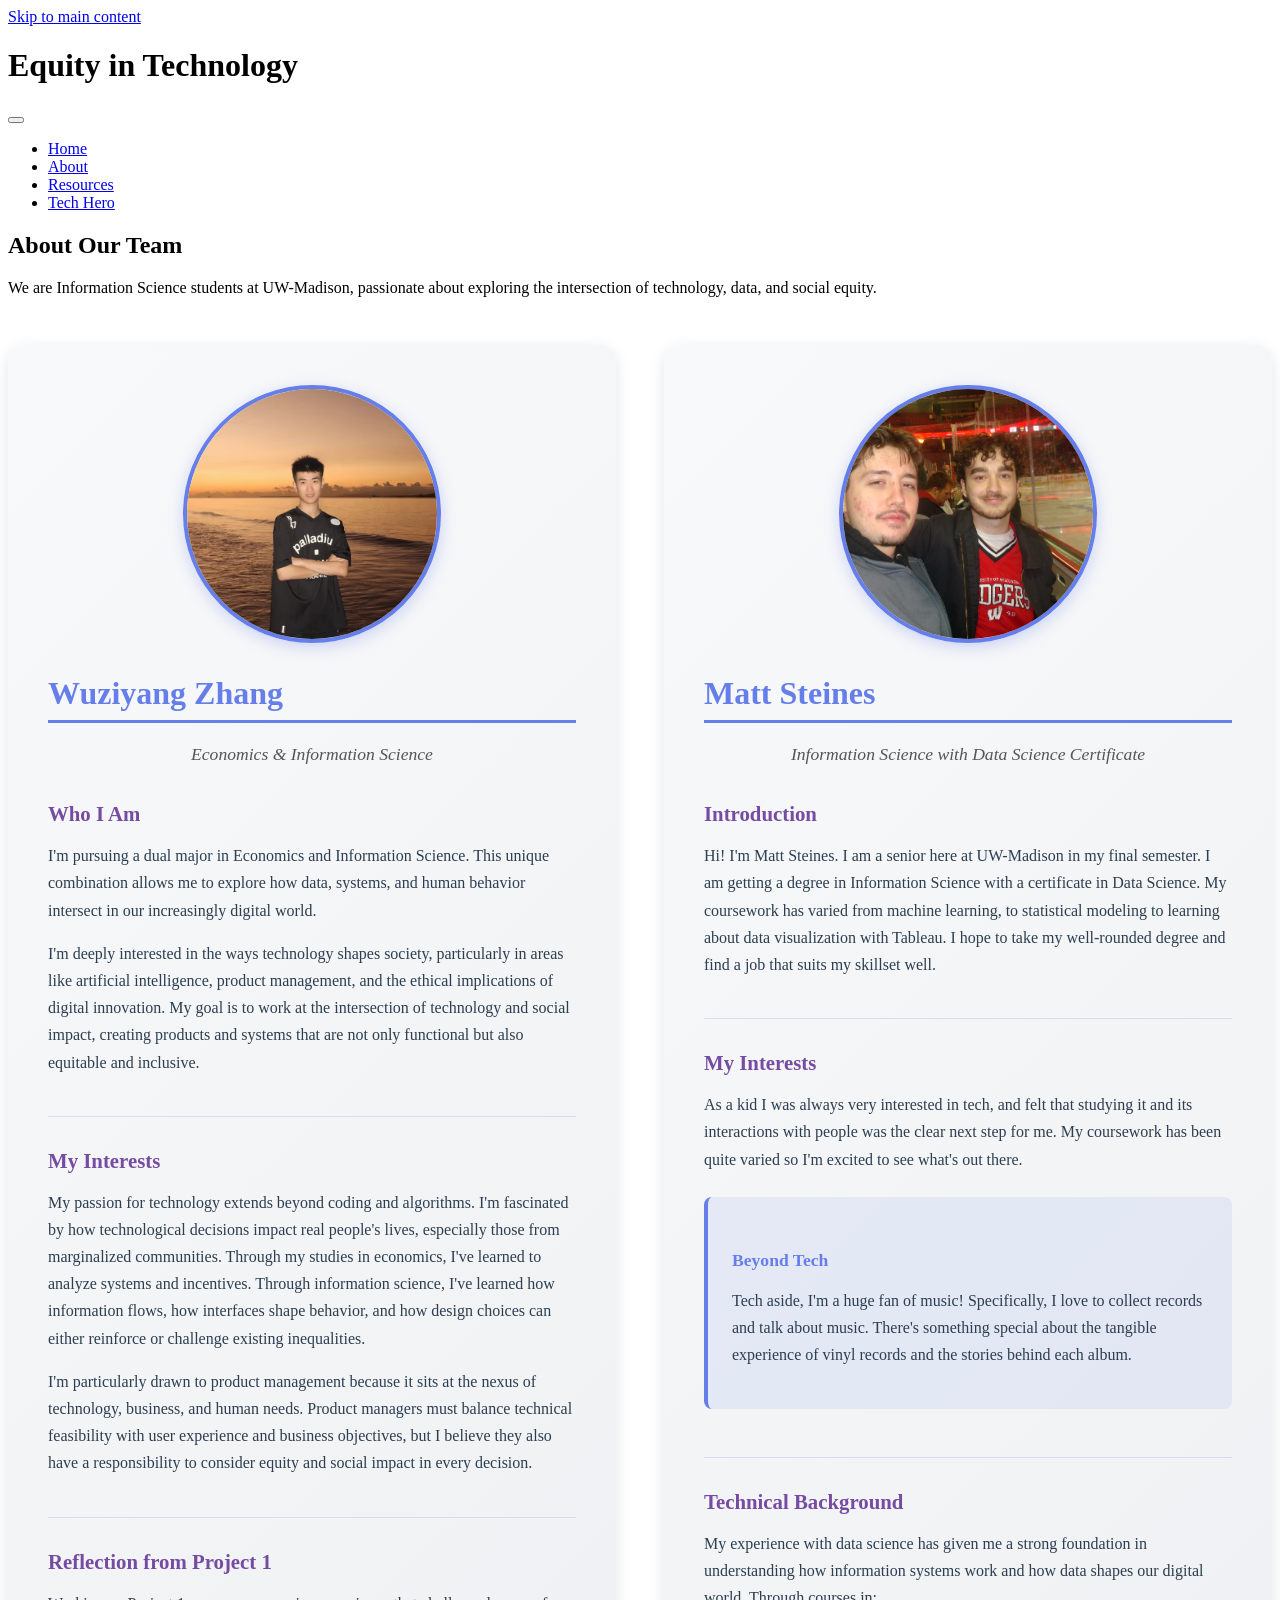
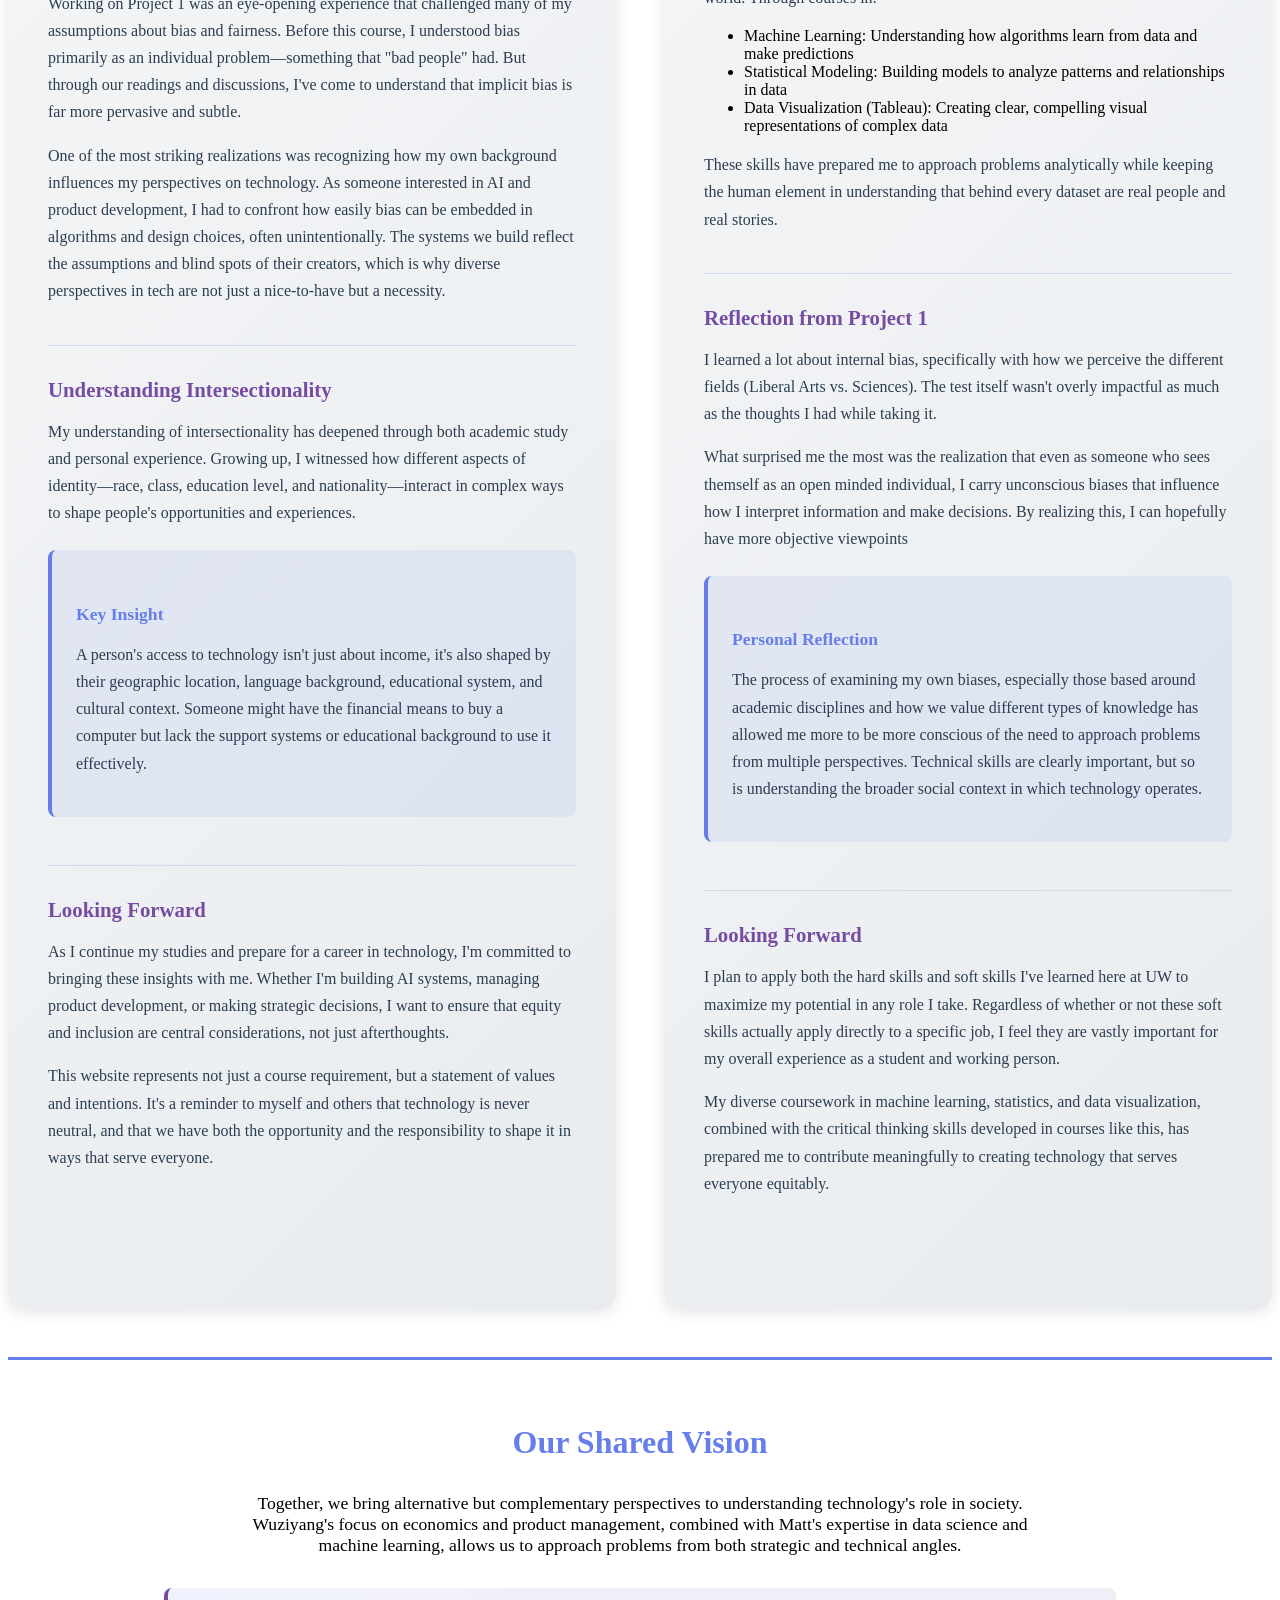
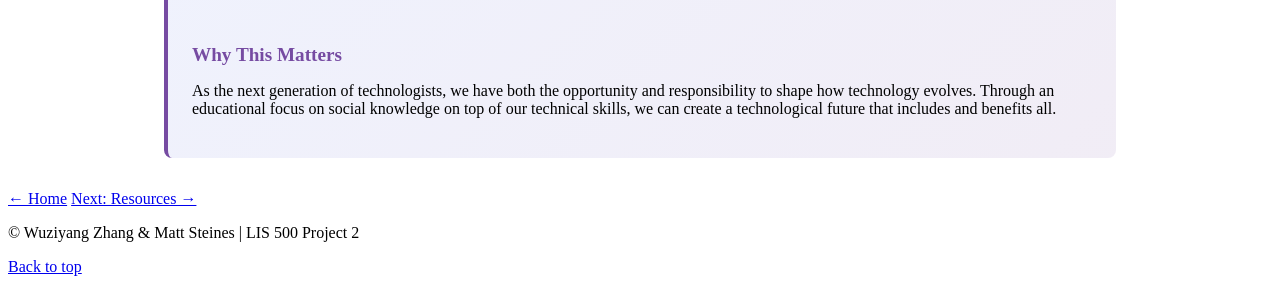
==== about.html @ fec425c9 "Add files via upload" ====
<!DOCTYPE html>
<html lang="en">
<head>
    <meta charset="UTF-8">
    <meta name="viewport" content="width=device-width, initial-scale=1.0">
    <meta name="description" content="About our team - Information Science students exploring technology and equity">
    <title>About | LIS 500 Project</title>
    <link rel="stylesheet" href="css/stylepage.css">
    <!-- Google Fonts for enhanced typography -->
    <link rel="preconnect" href="https://fonts.googleapis.com">
    <link rel="preconnect" href="https://fonts.gstatic.com" crossorigin>
    <link href="https://fonts.googleapis.com/css2?family=Poppins:wght@300;400;600;700&family=Inter:wght@300;400;500;600&display=swap" rel="stylesheet">
    
    <style>
        /* Two-column layout for team members */
        .team-container {
            display: grid;
            grid-template-columns: 1fr 1fr;
            gap: 3rem;
            margin: 3rem 0;
        }
        
        .team-member {
            background: linear-gradient(135deg, #f8f9fa 0%, #e9ecef 100%);
            padding: 2.5rem;
            border-radius: 15px;
            box-shadow: 0 4px 15px rgba(0, 0, 0, 0.1);
            transition: transform 0.3s ease, box-shadow 0.3s ease;
        }
        
        .team-member:hover {
            transform: translateY(-5px);
            box-shadow: 0 8px 25px rgba(0, 0, 0, 0.15);
        }
        
        .team-member h3 {
            color: #667eea;
            font-size: 2rem;
            margin-bottom: 0.5rem;
            border-bottom: 3px solid #667eea;
            padding-bottom: 0.5rem;
        }
        
        .team-member h4 {
            color: #764ba2;
            font-size: 1.3rem;
            margin-top: 2rem;
            margin-bottom: 1rem;
        }
        
        .team-member .profile-image {
            width: 100%;
            max-width: 250px;
            height: 250px;
            border-radius: 50%;
            object-fit: cover;
            margin: 0 auto 1.5rem;
            display: block;
            box-shadow: 0 4px 15px rgba(102, 126, 234, 0.3);
            border: 4px solid #667eea;
        }
        
        .team-member .major {
            font-size: 1.1rem;
            color: #555;
            font-style: italic;
            margin-bottom: 1.5rem;
            text-align: center;
        }
        
        .team-member p {
            color: #2c3e50;
            line-height: 1.7;
            margin-bottom: 1rem;
        }
        
        .team-member-section {
            margin-bottom: 2rem;
            padding-bottom: 1.5rem;
            border-bottom: 1px solid rgba(102, 126, 234, 0.2);
        }
        
        .team-member-section:last-child {
            border-bottom: none;
        }
        
        /* Mobile responsive */
        @media (max-width: 968px) {
            .team-container {
                grid-template-columns: 1fr;
                gap: 2rem;
            }
        }
        
        /* Highlight box for special content */
        .highlight-box {
            background: rgba(102, 126, 234, 0.1);
            border-left: 4px solid #667eea;
            padding: 1.5rem;
            margin: 1.5rem 0;
            border-radius: 8px;
        }
        
        .highlight-box h5 {
            color: #667eea;
            margin-bottom: 0.5rem;
            font-size: 1.1rem;
        }
    </style>
</head>
<body>
    <a href="#main-content" class="skip-link">Skip to main content</a>
    
    <!-- Main header  -->
    <header role="banner">
        <div class="container">
            <div class="header-content">
                <h1 class="site-title">Equity in Technology</h1>
                <!-- Mobile menu toggle button -->
                <button class="mobile-menu-toggle" aria-label="Toggle navigation menu" aria-expanded="false" aria-controls="primary-nav">
                    <span class="hamburger-line"></span>
                    <span class="hamburger-line"></span>
                    <span class="hamburger-line"></span>
                </button>
            </div>
            <nav role="navigation" aria-label="Main navigation">
                <ul class="nav-menu" id="primary-nav">
                    <li><a href="index.html">Home</a></li>
                    <li><a href="about.html" class="active" aria-current="page">About</a></li>
                    <li><a href="resources.html">Resources</a></li>
                    <li><a href="techhero.html">Tech Hero</a></li>
                </ul>
            </nav>
        </div>
    </header>

    <!-- Team Member Info -->
    <main id="main-content" role="main">
        <!-- Animated scroll progress indicator -->
        <div class="progress-bar" role="progressbar" aria-label="Page scroll progress" aria-valuenow="0" aria-valuemin="0" aria-valuemax="100"></div>
        
        <div class="container">
            <article class="content-wrapper">
                <h2 class="page-title">About Our Team</h2>
                <p class="page-intro">
                    We are Information Science students at UW-Madison, passionate about exploring 
                    the intersection of technology, data, and social equity.
                </p>

                <!-- Two-Member Setup -->
                <div class="team-container">
                    
                    <!-- LEFT COLUMN: Wuziyang Zhang -->
                    <div class="team-member" id="wuziyang">
                        <img src="WechatIMG444.jpeg" 
                             alt="Wuziyang Zhang profile photo" 
                             class="profile-image"
                             loading="lazy">
                        
                        <h3>Wuziyang Zhang</h3>
                        <p class="major">Economics & Information Science</p>
                        
                        <div class="team-member-section">
                            <h4>Who I Am</h4>
                            <p>
                                I'm pursuing a dual major in Economics and Information Science. 
                                This unique combination allows me to explore how data, systems, and human behavior 
                                intersect in our increasingly digital world.
                            </p>
                            <p>
                                I'm deeply interested in the ways technology shapes society, particularly in areas 
                                like artificial intelligence, product management, and the ethical implications of 
                                digital innovation. My goal is to work at the intersection of technology and social 
                                impact, creating products and systems that are not only functional but also equitable 
                                and inclusive.
                            </p>
                        </div>

                        <div class="team-member-section">
                            <h4>My Interests</h4>
                            <p>
                                My passion for technology extends beyond coding and algorithms. I'm fascinated by how 
                                technological decisions impact real people's lives, especially those from marginalized 
                                communities. Through my studies in economics, I've learned to analyze systems and 
                                incentives. Through information science, I've learned how information flows, how 
                                interfaces shape behavior, and how design choices can either reinforce or challenge 
                                existing inequalities.
                            </p>
                            <p>
                                I'm particularly drawn to product management because it sits at the 
                                nexus of technology, business, and human needs. Product managers must balance technical 
                                feasibility with user experience and business objectives, but I believe they also have a 
                                responsibility to consider equity and social impact in every decision.
                            </p>
                        </div>

                        <div class="team-member-section">
                            <h4>Reflection from Project 1</h4>
                            <p>
                                Working on Project 1 was an eye-opening experience that challenged many of my assumptions 
                                about bias and fairness. Before this course, I understood bias primarily as an individual 
                                problem—something that "bad people" had. But through our readings and discussions, I've 
                                come to understand that implicit bias is far more pervasive and subtle.
                            </p>
                            <p>
                                One of the most striking realizations was recognizing how my own background influences my 
                                perspectives on technology. As someone interested in AI and product development, I had to 
                                confront how easily bias can be embedded in algorithms and design choices, often 
                                unintentionally. The systems we build reflect the assumptions and blind spots of their 
                                creators, which is why diverse perspectives in tech are not just a nice-to-have but a 
                                necessity.
                            </p>
                        </div>

                        <div class="team-member-section">
                            <h4>Understanding Intersectionality</h4>
                            <p>
                                My understanding of intersectionality has deepened through both academic study and 
                                personal experience. Growing up, I witnessed how different aspects of identity—race, 
                                class, education level, and nationality—interact in complex ways to shape people's 
                                opportunities and experiences.
                            </p>
                            <div class="highlight-box">
                                <h5>Key Insight</h5>
                                <p>
                                    A person's access to technology isn't just about income, it's also shaped by their 
                                    geographic location, language background, educational system, and cultural context. 
                                    Someone might have the financial means to buy a computer but lack the support systems 
                                    or educational background to use it effectively.
                                </p>
                            </div>
                        </div>

                        <div class="team-member-section">
                            <h4>Looking Forward</h4>
                            <p>
                                As I continue my studies and prepare for a career in technology, I'm committed to 
                                bringing these insights with me. Whether I'm building AI systems, managing product 
                                development, or making strategic decisions, I want to ensure that equity and inclusion 
                                are central considerations, not just afterthoughts.
                            </p>
                            <p>
                                This website represents not just a course requirement, but a statement of values and 
                                intentions. It's a reminder to myself and others that technology is never neutral, and 
                                that we have both the opportunity and the responsibility to shape it in ways that serve 
                                everyone.
                            </p>
                        </div>
                    </div>

                    <!-- RIGHT COLUMN: Matt Steines -->
                    <div class="team-member" id="matt">
                        <img src="WechatIMG443.jpeg" 
                             alt="Matt Steines profile photo" 
                             class="profile-image"
                             loading="lazy">
                        
                        <h3>Matt Steines</h3>
                        <p class="major">Information Science with Data Science Certificate</p>
                        
                        <div class="team-member-section">
                            <h4>Introduction</h4>
                            <p>
                                Hi! I'm Matt Steines. I am a senior here at UW-Madison in my final semester. I am 
                                getting a degree in Information Science with a certificate in Data Science. 
                                My coursework has varied from machine learning, to statistical modeling to learning about 
                                data visualization with Tableau. I hope to take my well-rounded degree and find a job that 
                                suits my skillset well.
                            </p>
                        </div>

                        <div class="team-member-section">
                            <h4>My Interests</h4>
                            <p>
                                As a kid I was always very interested in tech, and felt that studying it and its 
                                interactions with people was the clear next step for me. My coursework has been quite 
                                varied so I'm excited to see what's out there.
                            </p>
                            <div class="highlight-box">
                                <h5>Beyond Tech</h5>
                                <p>
                                    Tech aside, I'm a huge fan of music! Specifically, I love to collect records and talk 
                                    about music. There's something special about the tangible experience of vinyl records 
                                    and the stories behind each album.
                                </p>
                            </div>
                        </div>

                        <div class="team-member-section">
                            <h4>Technical Background</h4>
                            <p>
                                My experience with data science has given me a strong foundation in understanding how 
                                information systems work and how data shapes our digital world. Through courses in:
                            </p>
                            <ul>
                                <li>Machine Learning: Understanding how algorithms learn from data and make predictions</li>
                                <li>Statistical Modeling: Building models to analyze patterns and relationships in data</li>
                                <li>Data Visualization (Tableau): Creating clear, compelling visual representations of complex data</li>
                            </ul>
                            <p>
                                These skills have prepared me to approach problems analytically while keeping the human 
                                element in understanding that behind every dataset are real people and real stories.
                            </p>
                        </div>

                        <div class="team-member-section">
                            <h4>Reflection from Project 1</h4>
                            <p>
                                I learned a lot about internal bias, specifically with how we perceive the different 
                                fields (Liberal Arts vs. Sciences). The test itself wasn't overly impactful as much as 
                                the thoughts I had while taking it.
                            </p>
                            <p>
                                What surprised me the most was the realization that even as someone who sees themself as an open minded individual, 
				I carry unconscious biases that influence how I interpret 
                                information and make decisions. By realizing this, I can hopefully have more objective viewpoints
                            </p>
                            <div class="highlight-box">
                                <h5>Personal Reflection</h5>
                                <p>
                                    The process of examining my own biases, especially those based around academic disciplines and 
                                    how we value different types of knowledge has allowed me more to be more conscious of the need to 
                                    approach problems from multiple perspectives. Technical skills are clearly important, but so 
                                    is understanding the broader social context in which technology operates.
                                </p>
                            </div>
                        </div>

                        <div class="team-member-section">
                            <h4>Looking Forward</h4>
                            <p>
                                I plan to apply both the hard skills and soft skills I've learned here at UW to maximize 
                                my potential in any role I take. Regardless of whether or not these soft skills actually 
                                apply directly to a specific job, I feel they are vastly important for my overall 
                                experience as a student and working person.
                            </p>

                            <p>
                                My diverse coursework in machine learning, statistics, and data visualization, combined 
                                with the critical thinking skills developed in courses like this, has prepared me to 
                                contribute meaningfully to creating technology that serves everyone equitably.
                            </p>
                        </div>
                    </div>
                </div>

                <!-- shared team vision section -->
                <section class="about-section" style="margin-top: 3rem; padding-top: 2rem; border-top: 3px solid #667eea;">
                    <h3 style="text-align: center; font-size: 2rem; color: #667eea;">Our Shared Vision</h3>
                    <p style="text-align: center; font-size: 1.1rem; max-width: 800px; margin: 0 auto 2rem;">
                        Together, we bring alternative but complementary perspectives to understanding technology's role in society. 
                        Wuziyang's focus on economics and product management, combined with Matt's expertise in data 
                        science and machine learning, allows us to approach problems from both strategic and technical 
                        angles.                    </p>
                    
                    <div class="highlight-box" style="max-width: 900px; margin: 2rem auto; background: linear-gradient(135deg, rgba(102, 126, 234, 0.1), rgba(118, 75, 162, 0.1)); border-left: 4px solid #764ba2;">
                        <h5 style="color: #764ba2; font-size: 1.2rem;">Why This Matters</h5>
<!-- we found our secondary focuses(data science/economics) provided us with a relatively unique experience when speaking about this -->
                        <p> 
                            As the next generation of technologists, we have both the opportunity and responsibility to shape 
                            how technology evolves. Through an educational focus on social knowledge on top of our technical skills, we can create a technological future that includes and benefits all. 
                        </p>
                    </div>
                </section>
            </article>
        </div>
    </main>

    <!-- navigation -->
     <div class="page-navigation">
    <a href="index.html" class="btn">← Home</a>
    <a href="resources.html" class="btn">Next: Resources →</a>
    </div>


    <footer role="contentinfo">
        <div class="container">
            <p>&copy; Wuziyang Zhang & Matt Steines | LIS 500 Project 2</p>
            <p class="accessibility-statement">
                <a href="#main-content">Back to top</a>

            </p>
        </div>
    </footer>

   </body>
</html>
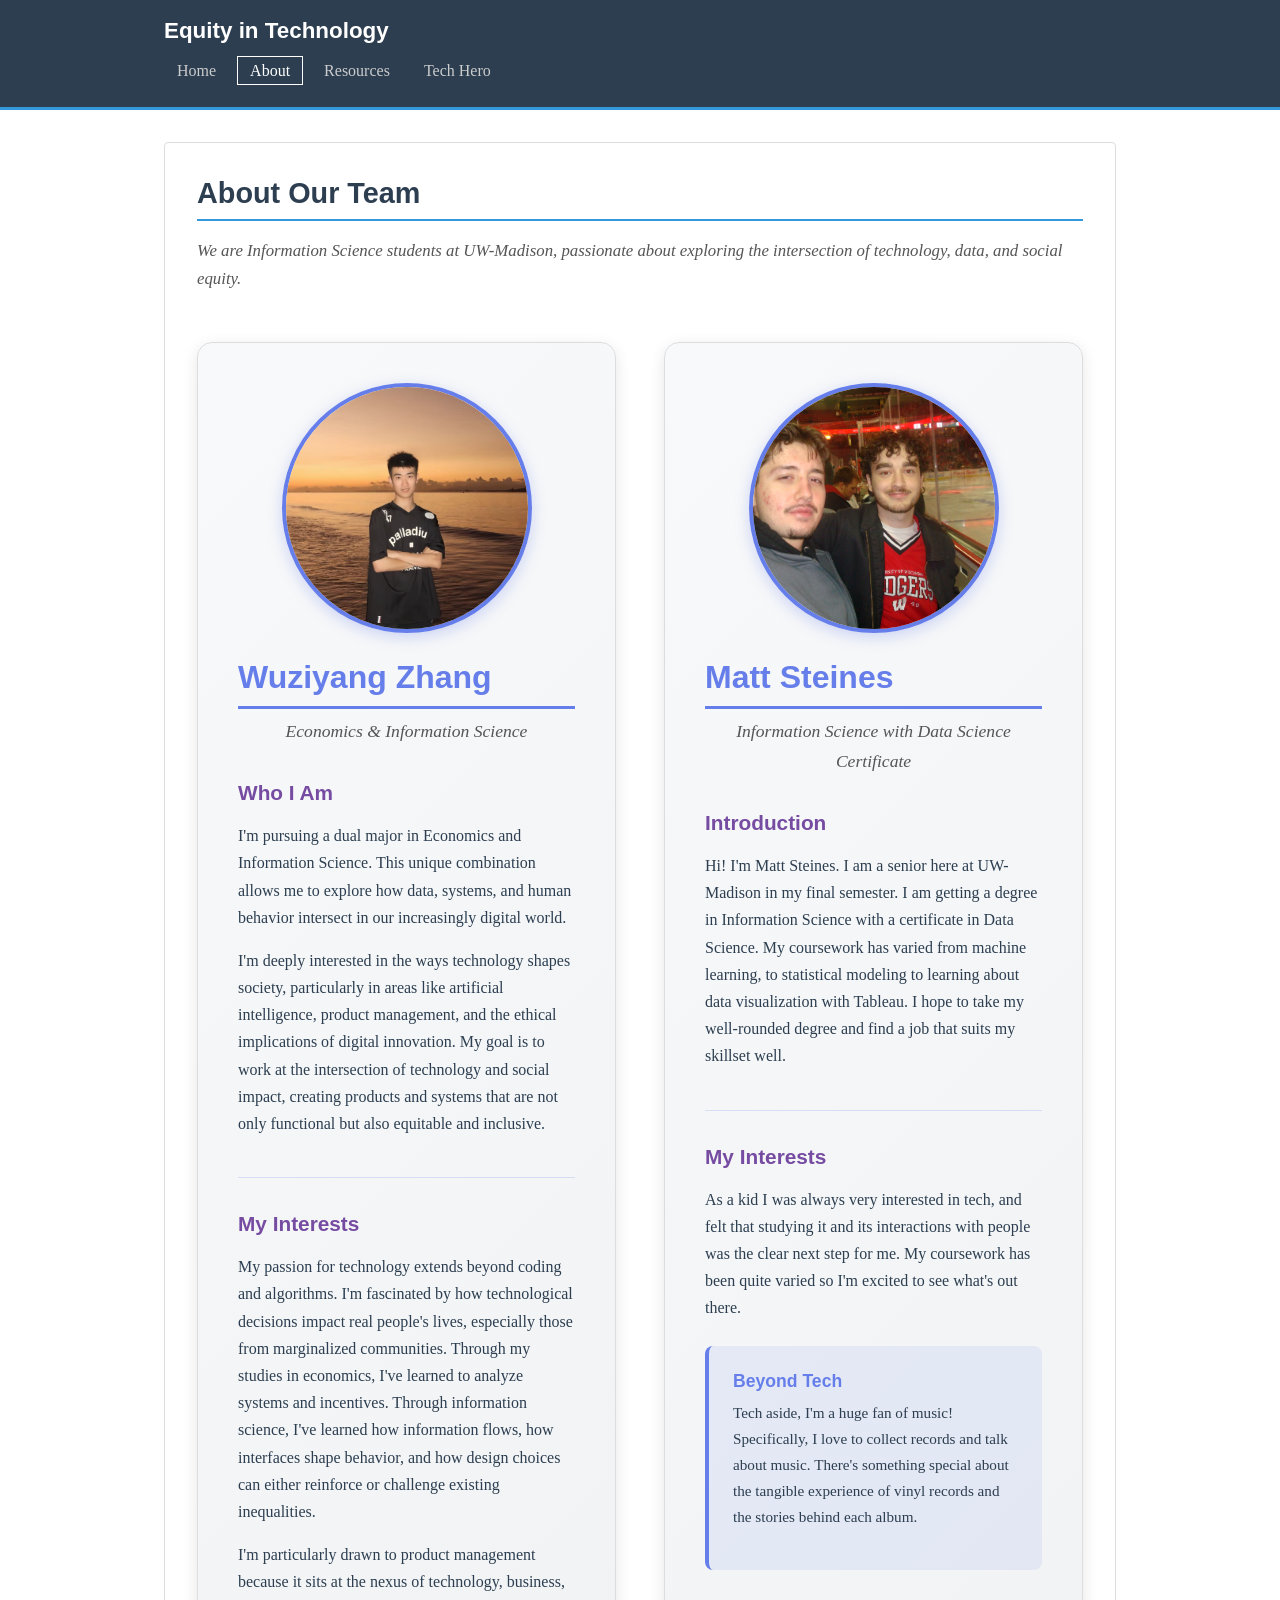
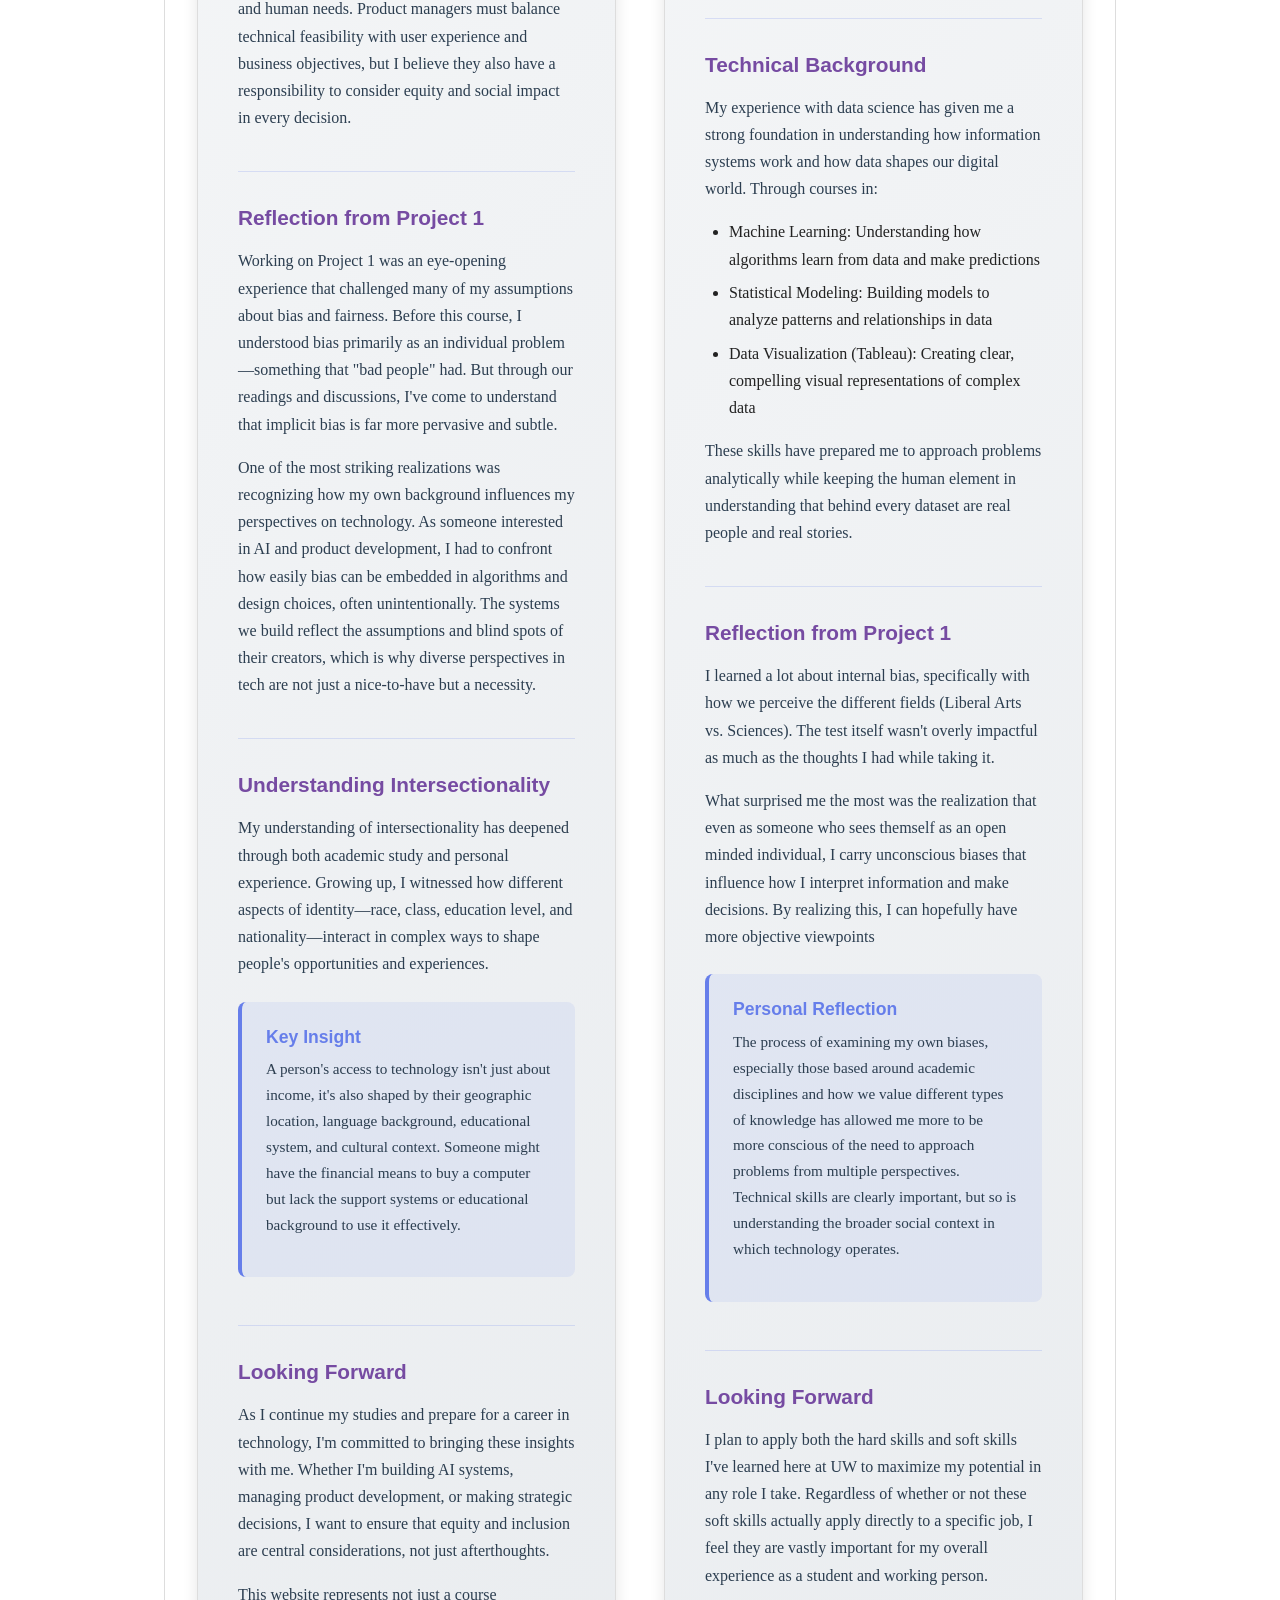
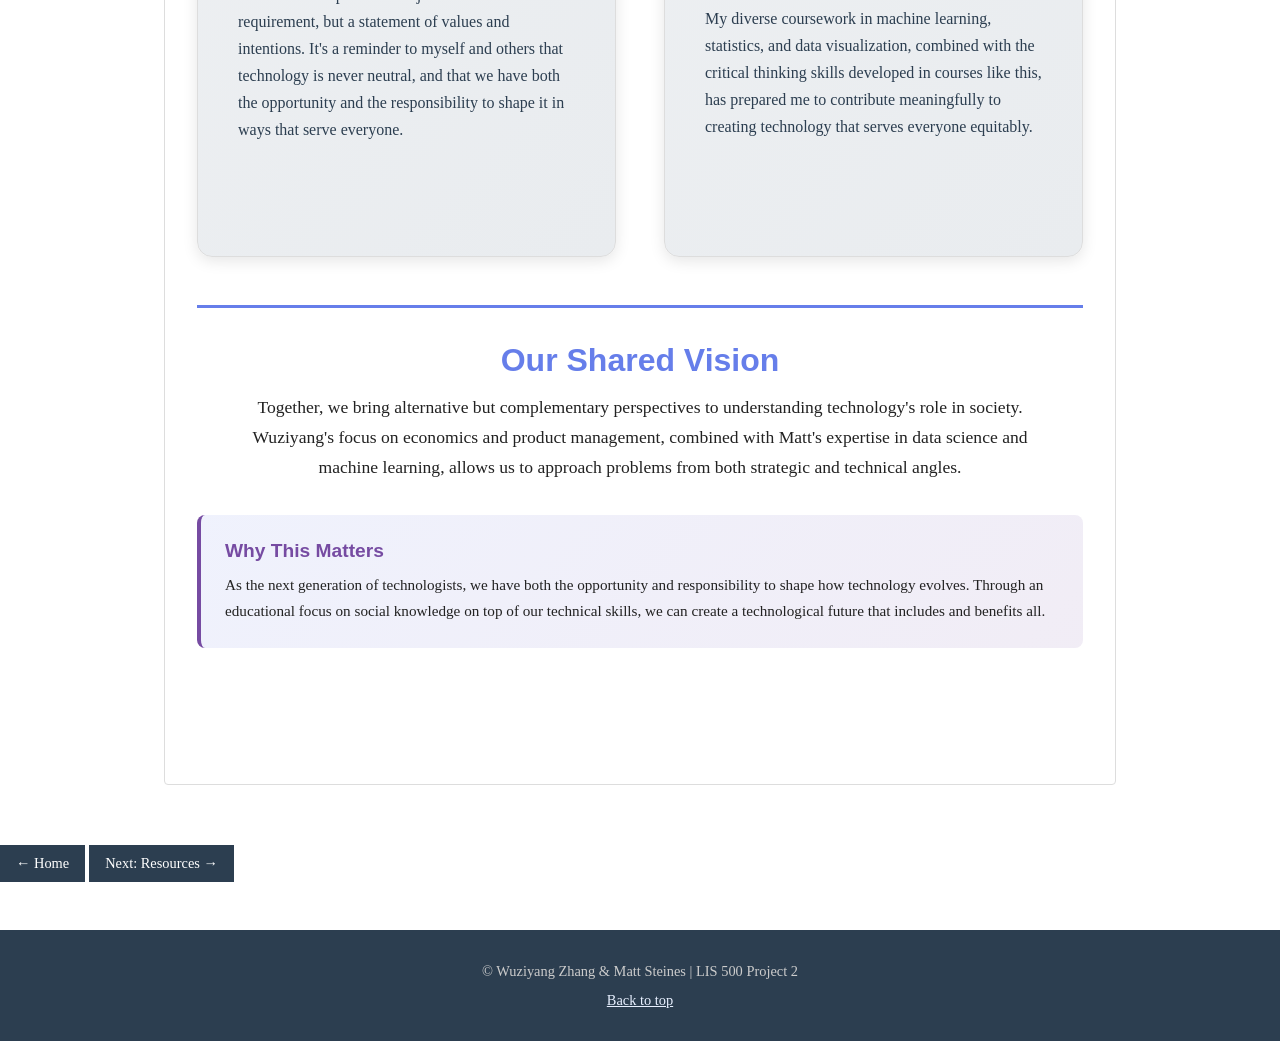
==== commit 09d0651f: "Add files via upload" ====
--- a/about.html
+++ b/about.html
@@ -5,7 +5,7 @@
     <meta name="viewport" content="width=device-width, initial-scale=1.0">
     <meta name="description" content="About our team - Information Science students exploring technology and equity">
     <title>About | LIS 500 Project</title>
-    <link rel="stylesheet" href="css/stylepage.css">
+    <link rel="stylesheet" href="stylepage.css">
     <!-- Google Fonts for enhanced typography -->
     <link rel="preconnect" href="https://fonts.googleapis.com">
     <link rel="preconnect" href="https://fonts.gstatic.com" crossorigin>
--- a/stylepage.css
+++ b/stylepage.css
@@ -0,0 +1,606 @@
+/* ================================
+   LIS 500 - CSS Sheet - Matt Steines & Wuziyang Zhang
+   ================================ */
+
+/* --- Reset & Base --- */
+* {
+    margin: 0;
+    padding: 0;
+    box-sizing: border-box;
+}
+
+body {
+    font-family: Georgia, serif;
+    font-size: 16px;
+    line-height: 1.7;
+    color: #222;
+    background-color: #fff;
+}
+
+h1, h2, h3, h4, h5, h6 {
+    font-family: Arial, sans-serif;
+    line-height: 1.3;
+    margin-bottom: 0.75rem;
+    color: #111;
+}
+
+h1 { font-size: 1.8rem; }
+h2 { font-size: 1.6rem; }
+h3 { font-size: 1.3rem; }
+h4 { font-size: 1.1rem; }
+
+p {
+    margin-bottom: 1rem;
+}
+
+a {
+    color: #2255aa;
+    text-decoration: underline;
+}
+
+a:hover {
+    color: #003388;
+}
+
+ul {
+    margin-left: 1.5rem;
+    margin-bottom: 1rem;
+}
+
+li {
+    margin-bottom: 0.4rem;
+}
+
+img {
+    max-width: 100%;
+    height: auto;
+    display: block;
+}
+
+/* --- Accessibility --- */
+.skip-link {
+    position: absolute;
+    top: -999px;
+    left: 0;
+    background: #000;
+    color: #fff;
+    padding: 0.5rem 1rem;
+    z-index: 9999;
+}
+
+.skip-link:focus {
+    top: 0;
+}
+
+.sr-only {
+    position: absolute;
+    width: 1px;
+    height: 1px;
+    overflow: hidden;
+    clip: rect(0,0,0,0);
+    white-space: nowrap;
+}
+
+/* --- Layout --- */
+.container {
+    max-width: 1000px;
+    margin: 0 auto;
+    padding: 0 1.5rem;
+}
+
+/* --- Header & Nav --- */
+header {
+    background-color: #2c3e50;
+    color: #fff;
+    padding: 1rem 0;
+    border-bottom: 3px solid #3498db;
+}
+
+.header-content {
+    display: flex;
+    justify-content: space-between;
+    align-items: center;
+}
+
+.site-title {
+    color: #fff;
+    font-size: 1.4rem;
+    margin-bottom: 0;
+}
+
+nav {
+    margin-top: 0.75rem;
+}
+
+.nav-menu {
+    list-style: none;
+    margin: 0;
+    display: flex;
+    gap: 0.5rem;
+    flex-wrap: wrap;
+}
+
+.nav-menu a {
+    color: #ccc;
+    text-decoration: none;
+    padding: 0.3rem 0.75rem;
+    border: 1px solid transparent;
+}
+
+.nav-menu a:hover,
+.nav-menu a.active {
+    color: #fff;
+    border-color: #fff;
+}
+
+/* Hide hamburger — nav always visible without JS */
+.mobile-menu-toggle {
+    display: none;
+}
+
+/* Progress bar hidden without JS */
+.progress-bar {
+    display: none;
+}
+
+/* --- Main content --- */
+main {
+    padding: 2rem 0 3rem;
+    min-height: calc(100vh - 200px);
+}
+
+.content-wrapper {
+    background: #fff;
+    border: 1px solid #ddd;
+    padding: 2rem;
+    border-radius: 4px;
+}
+
+.page-title {
+    font-size: 1.8rem;
+    color: #2c3e50;
+    border-bottom: 2px solid #3498db;
+    padding-bottom: 0.4rem;
+    margin-bottom: 1rem;
+}
+
+.page-intro {
+    color: #555;
+    font-style: italic;
+    margin-bottom: 2rem;
+    font-size: 1.05rem;
+}
+
+/* --- Hero section (index page) --- */
+.hero {
+    background-color: #2c3e50;
+    color: #fff;
+    padding: 3rem 1.5rem;
+    text-align: center;
+    margin-bottom: 2rem;
+}
+
+.hero-title {
+    font-size: 2rem;
+    color: #fff;
+    margin-bottom: 0.75rem;
+}
+
+.hero-subtitle {
+    font-size: 1.1rem;
+    color: #ccc;
+    margin-bottom: 1rem;
+}
+
+.hero-description {
+    max-width: 700px;
+    margin: 0 auto 1.5rem;
+    color: #ddd;
+    font-size: 1rem;
+}
+
+/* --- Video embed --- */
+.video-container {
+    max-width: 700px;
+    margin: 1.5rem auto 0;
+}
+
+.video-container iframe {
+    width: 100%;
+    height: 394px;
+    border: none;
+    display: block;
+}
+
+.video-caption {
+    font-size: 0.85rem;
+    color: #aaa;
+    margin-top: 0.5rem;
+    text-align: center;
+}
+
+/* --- Stats section --- */
+.stats-section {
+    background-color: #f4f4f4;
+    padding: 2rem 0;
+    margin-bottom: 2rem;
+    border-top: 1px solid #ddd;
+    border-bottom: 1px solid #ddd;
+}
+
+.stats-grid {
+    display: flex;
+    gap: 1.5rem;
+    justify-content: center;
+    flex-wrap: wrap;
+}
+
+.stat-card {
+    text-align: center;
+    padding: 1.5rem 2rem;
+    border: 1px solid #ccc;
+    background: #fff;
+    min-width: 160px;
+}
+
+.stat-icon {
+    font-size: 1.5rem;
+    margin-bottom: 0.5rem;
+}
+
+.stat-number {
+    font-size: 2rem;
+    font-weight: bold;
+    color: #2c3e50;
+}
+
+.stat-label {
+    font-size: 0.9rem;
+    color: #666;
+}
+
+/* --- Cards (index page) --- */
+.intro-cards {
+    padding: 2rem 0;
+}
+
+.card-grid {
+    display: grid;
+    grid-template-columns: repeat(3, 1fr);
+    gap: 1.5rem;
+}
+
+.card {
+    border: 1px solid #ccc;
+    background: #fff;
+}
+
+.card-image img {
+    width: 100%;
+    height: 180px;
+    object-fit: cover;
+}
+
+.card-content {
+    padding: 1.2rem;
+}
+
+.card-content h3 {
+    margin-bottom: 0.5rem;
+}
+
+.btn {
+    display: inline-block;
+    margin-top: 0.75rem;
+    padding: 0.4rem 1rem;
+    background-color: #2c3e50;
+    color: #fff;
+    text-decoration: none;
+    font-size: 0.9rem;
+}
+
+.btn:hover {
+    background-color: #3498db;
+    color: #fff;
+}
+
+/* --- Quote section --- */
+.quote-section {
+    background-color: #f4f4f4;
+    padding: 2.5rem 1.5rem;
+    margin: 2rem 0;
+    border-left: 5px solid #3498db;
+}
+
+.featured-quote {
+    max-width: 700px;
+    margin: 0 auto;
+    text-align: center;
+    font-size: 1.5rem;
+    font-style: italic;
+    color: #333;
+}
+
+.featured-quote footer {
+    margin-top: 1rem;
+    font-style: normal;
+    font-size: 1rem;
+    color: #e8f0ff;
+}
+
+/* --- Profile image (about page) --- */
+.profile-image {
+    width: 250px;
+    height: 250px;
+    object-fit: cover;
+    border-radius: 50%;
+    margin: 0 auto 1rem;
+    display: block;
+    border: 3px solid #2c3e50;
+}
+
+/* --- Content sections --- */
+.about-section,
+.resource-section,
+.hero-section {
+    margin-bottom: 2.5rem;
+    padding-bottom: 2rem;
+    border-bottom: 1px solid #ddd;
+}
+
+.about-section:last-child,
+.resource-section:last-child,
+.hero-section:last-child {
+    border-bottom: none;
+}
+
+.about-section h3,
+.resource-section h3,
+.hero-section h3 {
+    color: #2c3e50;
+    margin-bottom: 0.75rem;
+}
+
+/* --- Content image with caption --- */
+.content-image {
+    margin: 1.5rem 0;
+    border: 1px solid #ddd;
+}
+
+.content-image img {
+    width: 100%;
+}
+
+.content-image figcaption {
+    padding: 0.6rem 0.8rem;
+    background: #f8f8f8;
+    font-size: 0.85rem;
+    color: #666;
+    font-style: italic;
+}
+
+/* --- Table of contents (resources page) --- */
+.toc {
+    background: #f8f8f8;
+    border-left: 4px solid #3498db;
+    padding: 1.2rem 1.5rem;
+    margin-bottom: 2rem;
+}
+
+.toc h3 {
+    margin-bottom: 0.75rem;
+    color: #2c3e50;
+}
+
+.toc ul {
+    list-style: none;
+    margin: 0;
+}
+
+.toc li {
+    margin-bottom: 0.4rem;
+}
+
+.toc a {
+    text-decoration: none;
+    color: #2255aa;
+}
+
+.toc a:hover {
+    text-decoration: underline;
+}
+
+/* --- Resource list --- */
+.resource-list {
+    list-style: none;
+    margin-left: 0;
+}
+
+.resource-list li {
+    padding: 1rem 1.2rem;
+    margin-bottom: 0.75rem;
+    background: #f8f8f8;
+    border-left: 4px solid #3498db;
+}
+
+.resource-list a {
+    font-weight: bold;
+    font-size: 1rem;
+    display: block;
+    margin-bottom: 0.25rem;
+}
+
+.resource-list p {
+    margin: 0;
+    color: #555;
+    font-size: 0.9rem;
+}
+
+/* --- Tech hero image --- */
+.hero-profile {
+    margin: 1.5rem 0 2rem;
+}
+
+.hero-image {
+    width: 100%;
+    max-height: 400px;
+    object-fit: cover;
+    border: 1px solid #ddd;
+}
+
+.hero-profile figcaption {
+    padding: 0.6rem;
+    background: #f8f8f8;
+    font-size: 0.85rem;
+    color: #666;
+    font-style: italic;
+}
+
+/* --- Highlight cards (tech hero page) --- */
+.hero-highlights {
+    display: grid;
+    grid-template-columns: repeat(3, 1fr);
+    gap: 1rem;
+    margin: 1.5rem 0 2rem;
+}
+
+.highlight-card {
+    text-align: center;
+    padding: 1.2rem;
+    background: #f4f4f4;
+    border: 1px solid #ddd;
+}
+
+.highlight-icon {
+    font-size: 1.5rem;
+    margin-bottom: 0.5rem;
+}
+
+.highlight-card strong {
+    display: block;
+    color: #2c3e50;
+    margin-bottom: 0.25rem;
+}
+
+/* --- Team layout (about page) --- */
+.team-container {
+    display: grid;
+    grid-template-columns: 1fr 1fr;
+    gap: 2rem;
+    margin: 2rem 0;
+}
+
+.team-member {
+    border: 1px solid #ddd;
+    padding: 1.5rem;
+    background: #fafafa;
+}
+
+.team-member h3 {
+    color: #2c3e50;
+    border-bottom: 2px solid #3498db;
+    padding-bottom: 0.4rem;
+    margin-bottom: 0.4rem;
+}
+
+.team-member h4 {
+    color: #444;
+    margin-top: 1.5rem;
+}
+
+.team-member .major {
+    color: #666;
+    font-style: italic;
+    margin-bottom: 1rem;
+    text-align: center;
+}
+
+.team-member-section {
+    margin-bottom: 1.5rem;
+    padding-bottom: 1.2rem;
+    border-bottom: 1px solid #eee;
+}
+
+.team-member-section:last-child {
+    border-bottom: none;
+}
+
+/* --- Highlight box --- */
+.highlight-box {
+    background: #f0f4ff;
+    border-left: 4px solid #3498db;
+    padding: 1rem 1.2rem;
+    margin: 1rem 0;
+}
+
+.highlight-box h5 {
+    color: #2c3e50;
+    margin-bottom: 0.4rem;
+    font-size: 1rem;
+}
+
+.highlight-box p {
+    margin: 0;
+    font-size: 0.95rem;
+}
+
+.lead-text {
+    font-size: 1.1rem;
+    color: #444;
+}
+
+/* --- Footer --- */
+footer {
+    background-color: #2c3e50;
+    color: #ccc;
+    text-align: center;
+    padding: 1.5rem 0;
+    margin-top: 3rem;
+}
+
+footer p {
+    margin: 0.3rem 0;
+    font-size: 0.9rem;
+}
+
+.accessibility-statement a {
+    color: #e8f0ff;
+}
+
+/* --- Responsive --- */
+@media (max-width: 768px) {
+    .card-grid {
+        grid-template-columns: 1fr;
+    }
+
+    .hero-highlights {
+        grid-template-columns: 1fr;
+    }
+
+    .team-container {
+        grid-template-columns: 1fr;
+    }
+
+    .stats-grid {
+        flex-direction: column;
+        align-items: center;
+    }
+
+    .video-container iframe {
+        height: 220px;
+    }
+
+    h1 { font-size: 1.5rem; }
+    h2 { font-size: 1.3rem; }
+}
+
+/* --- Print --- */
+@media print {
+    header, footer, nav, .btn, .progress-bar, .video-container, .stats-section {
+        display: none;
+    }
+    body {
+        color: #000;
+        background: #fff;
+    }
+}
